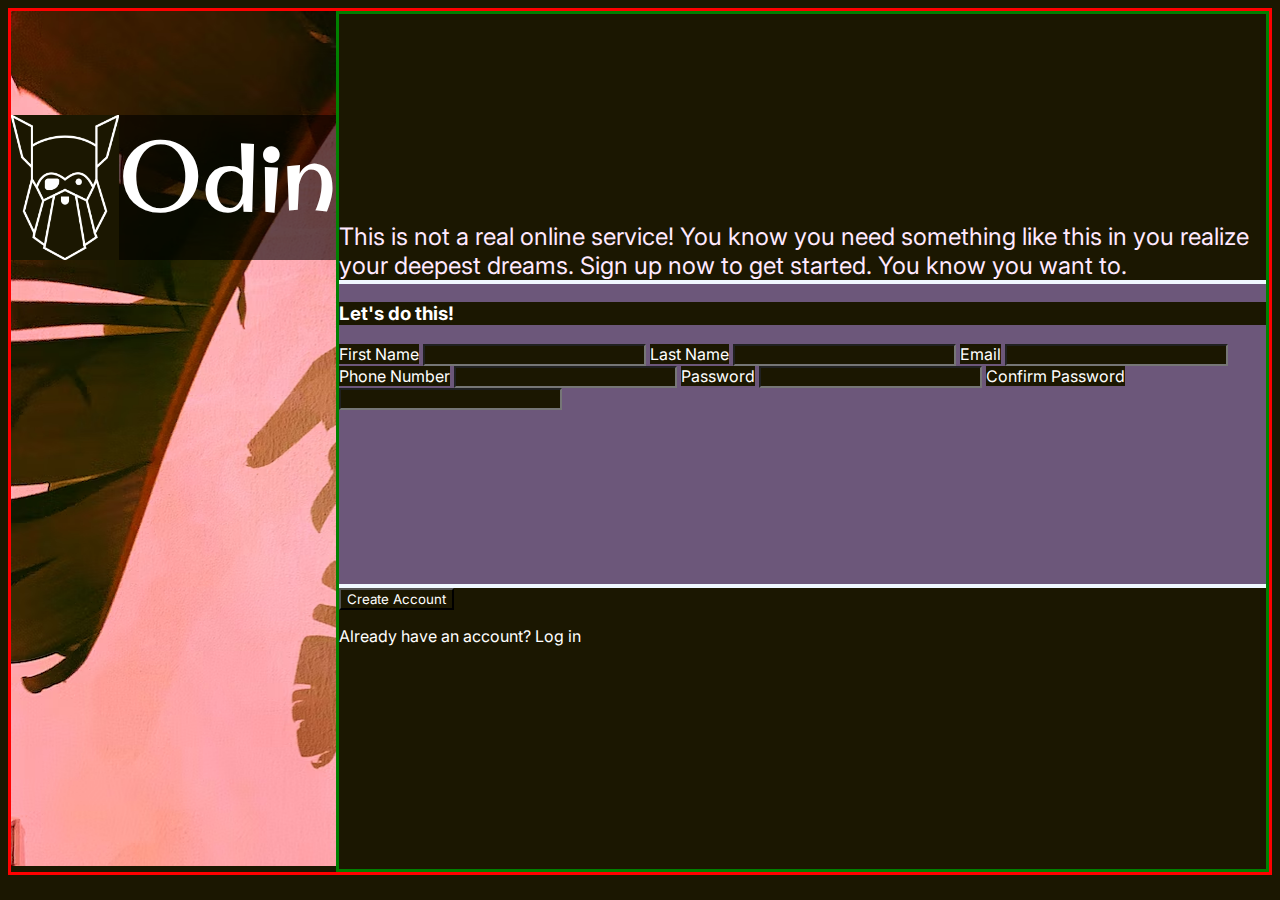
==== index.html @ 2c6febf4 "Added all the elements. Working on getting the right styling." ====
<!DOCTYPE html>
<html lang="en">
	<head>
		<meta charset="UTF-8" />
		<meta http-equiv="X-UA-Compatible" content="IE=edge" />
		<meta name="viewport" content="width=device-width, initial-scale=1.0" />
		<title>Odin Project Sign Up Form</title>
		<link rel="stylesheet" href="styles.css" />
	</head>
	<body>
		<div class="desktop-wrapper">
			<div class="left-wrapper">
				<div class="banner">
					<img src="media/odin-lined.png" alt="" id="logo" />
					Odin
				</div>
			</div>
			<div class="right-wrapper">
				<div class="description">
					This is not a real online service! You know you need something like
					this in you realize your deepest dreams. Sign up now to get started.
					You know you want to.
				</div>
				<div class="form-wrap">
					<h3>Let's do this!</h3>
					<!-- Name inputs -->
					<label for="fname">First Name</label>
					<input type="text" name="fname" id="fname" />
					<label for="lname">Last Name</label>
					<input type="text" name="lname" id="lname" />
					<!-- Number & email -->
					<label for="email">Email</label>
					<input type="text" name="email" id="email" />
					<label for="phone">Phone Number</label>
					<input type="text" name="phone" id="phone" />
					<!-- Password -->
					<label for="password">Password</label>
					<input type="text" name="password" id="password" />
					<label for="confirm-password">Confirm Password</label>
					<input type="text" name="confirm-password" id="confirm-password" />
				</div>
				<div class="call-to-action">
					<button>Create Account</button>
					<p>Already have an account? Log in</p>
				</div>
			</div>
		</div>
	</body>
</html>
---- styles.css ----
@import url("https://fonts.googleapis.com/css2?family=Original+Surfer&family=Quantico&display=swap");
@import url("https://fonts.googleapis.com/css2?family=Inter:wght@600&family=Original+Surfer&family=Quantico&display=swap");
* {
	background-color: #1b1701;
	color: white;
	font-family: Inter;
}
.desktop-wrapper {
	/* display: grid; */
	display: flex;
	grid-template-columns: repeat(3fr);
	border: solid;
	border-color: red;
}
.right-wrapper {
	display: flex;
	align-items: left;
	justify-content: center;
	flex-flow: column wrap;
	border: solid;
	border-color: green;
	height: 95vh;

	/* display: flex; */
}
.left-wrapper {
	display: flex;
	/* align-items: center; */
	justify-content: center;

	height: 95vh;
	width: 541px;
	background-image: url("media/OdinProject4Background.avif");
}
.banner {
	display: flex;
	margin-top: 32%;
	justify-content: center;
	font-family: Original Surfer;
	font-size: 96px;
	height: 145px;
	background-color: rgba(0, 0, 0, 0.6);
	width: 100%;
}
.form-wrap {
	/* display: flex; */
	/* flex-flow: row wrap; */
	height: 300px;
	background-color: #6c577a;
	width: 100%;
	border-top: 4px solid #ffe9ff;
	border-bottom: 4px solid #ffe9ff;
	border-color: aliceblue;
}
.description {
	font-family: ;
	font-size: 24px;
	color: #ffe9ff;
	/* border: solid;
	border-color: aliceblue; */
}
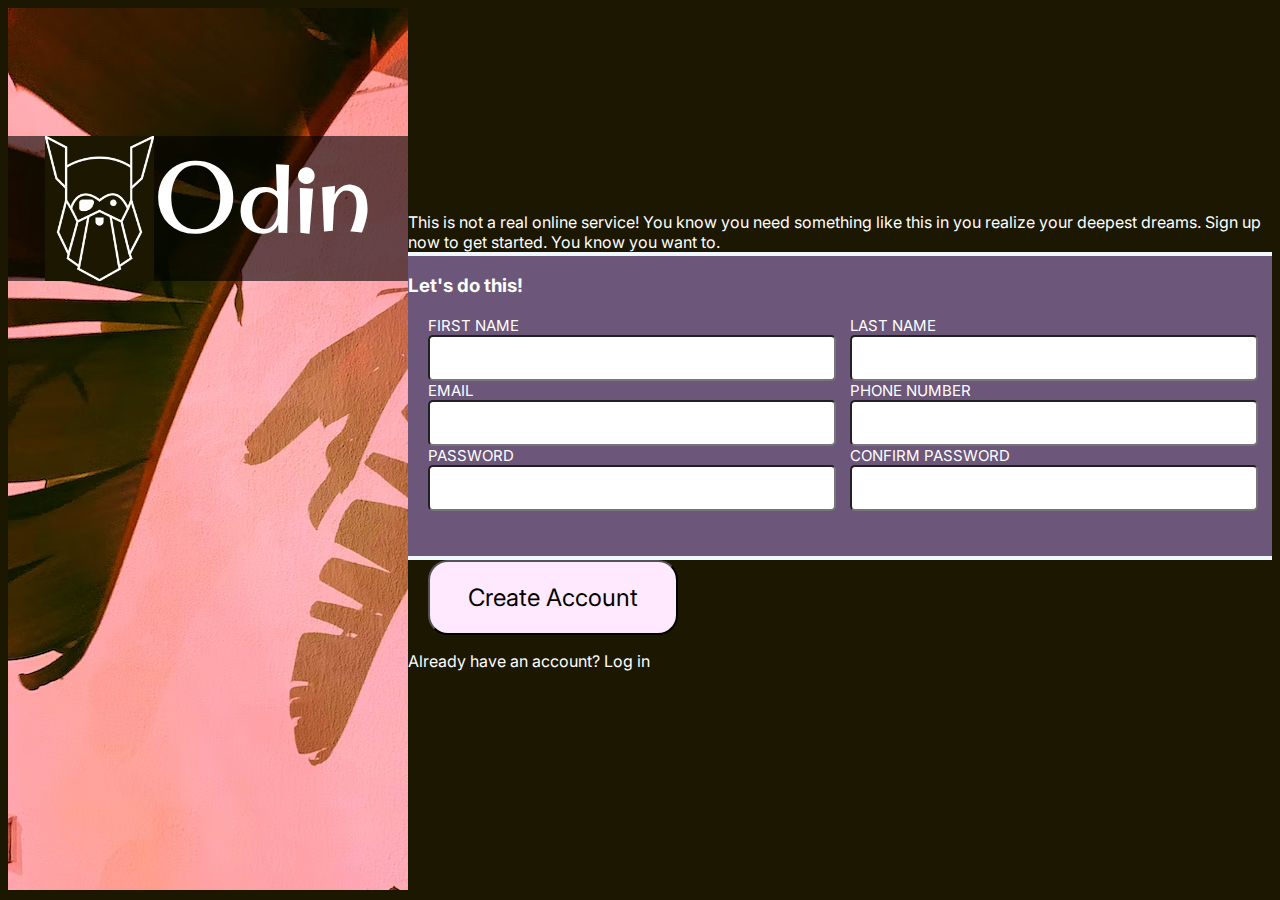
==== commit 2e1bdae3: "Some of the styling complete." ====
--- a/index.html
+++ b/index.html
@@ -24,25 +24,43 @@
 				<div class="form-wrap">
 					<h3>Let's do this!</h3>
 					<!-- Name inputs -->
-					<label for="fname">First Name</label>
-					<input type="text" name="fname" id="fname" />
-					<label for="lname">Last Name</label>
-					<input type="text" name="lname" id="lname" />
+					<div class="row">
+						<label for="fname">FIRST NAME</label>
+                        <label for="lname">LAST NAME</label>
+
+                        <input type="text" name="fname" id="fname" />
+						<input type="text" name="lname" id="lname" />
+					</div>
+
 					<!-- Number & email -->
-					<label for="email">Email</label>
-					<input type="text" name="email" id="email" />
-					<label for="phone">Phone Number</label>
-					<input type="text" name="phone" id="phone" />
+					<div class="row">
+						<label for="email">EMAIL</label>
+						<label for="phone">PHONE NUMBER</label>
+
+						<input type="text" name="email" id="email" />
+						<input type="text" name="phone" id="phone" />
+					</div>
+
 					<!-- Password -->
-					<label for="password">Password</label>
-					<input type="text" name="password" id="password" />
-					<label for="confirm-password">Confirm Password</label>
-					<input type="text" name="confirm-password" id="confirm-password" />
-				</div>
-				<div class="call-to-action">
-					<button>Create Account</button>
-					<p>Already have an account? Log in</p>
-				</div>
+                    <div class="row">
+                    <label for="password">PASSWORD</label>
+                    <label for="confirm-password">CONFIRM PASSWORD</label>
+                    <input type="text" name="password" id="password" />
+                    <input type="text" name="confirm-password" id="confirm-password" />
+                    
+                    </div>
+                        
+                        </div>
+                    <div class="call-to-action">
+                        <button>Create Account</button>
+                        <p>Already have an account? Log in</p>
+                    </div>
+                    </div>
+
+                
+                    
+			
+                </div>
 			</div>
 		</div>
 	</body>
--- a/styles.css
+++ b/styles.css
@@ -9,18 +9,16 @@
 	/* display: grid; */
 	display: flex;
 	grid-template-columns: repeat(3fr);
-	border: solid;
-	border-color: red;
 }
 .right-wrapper {
 	display: flex;
 	align-items: left;
 	justify-content: center;
 	flex-flow: column wrap;
-	border: solid;
-	border-color: green;
-	height: 95vh;
 
+	height: 98vh;
+	/* padding-left: 34px; */
+	/* margin-left: 34px; */
 	/* display: flex; */
 }
 .left-wrapper {
@@ -28,7 +26,7 @@
 	/* align-items: center; */
 	justify-content: center;
 
-	height: 95vh;
+	height: 98vh;
 	width: 541px;
 	background-image: url("media/OdinProject4Background.avif");
 }
@@ -52,10 +50,50 @@
 	border-bottom: 4px solid #ffe9ff;
 	border-color: aliceblue;
 }
-.description {
-	font-family: ;
+.row {
+	display: grid;
+	grid-template-columns: repeat(2, 1fr);
+	/* grid-auto-columns: auto; */
+	/* display: flex; */
+	/* flex-flow: column wrap; */
+	background-color: #6c577a;
+	font-size: large;
+	padding-left: 20px;
+}
+h3 {
+	background-color: #6c577a;
+}
+.description > * {
 	font-size: 24px;
 	color: #ffe9ff;
-	/* border: solid;
-	border-color: aliceblue; */
 }
+label {
+	background-color: #6c577a;
+	font-size: 15px;
+}
+input {
+	background-color: white;
+	border-radius: 5px;
+	color: #1b1701;
+	/* outline: #de06de; */
+	width: 400px;
+	height: 40px;
+	border-radius: 5px;
+	font-size: 20px;
+	/* margin-bottom: 20px; */
+}
+input:focus {
+	background-color: #ffe9ff;
+	outline: none;
+}
+button {
+	background-color: #ffe9ff;
+	color: black;
+	font-size: 24px;
+	border-radius: 20px;
+	height: 75px;
+	width: 250px;
+	/* padding-left: 20px; */
+	/* margin: 20px; */
+	margin-left: 20px;
+}
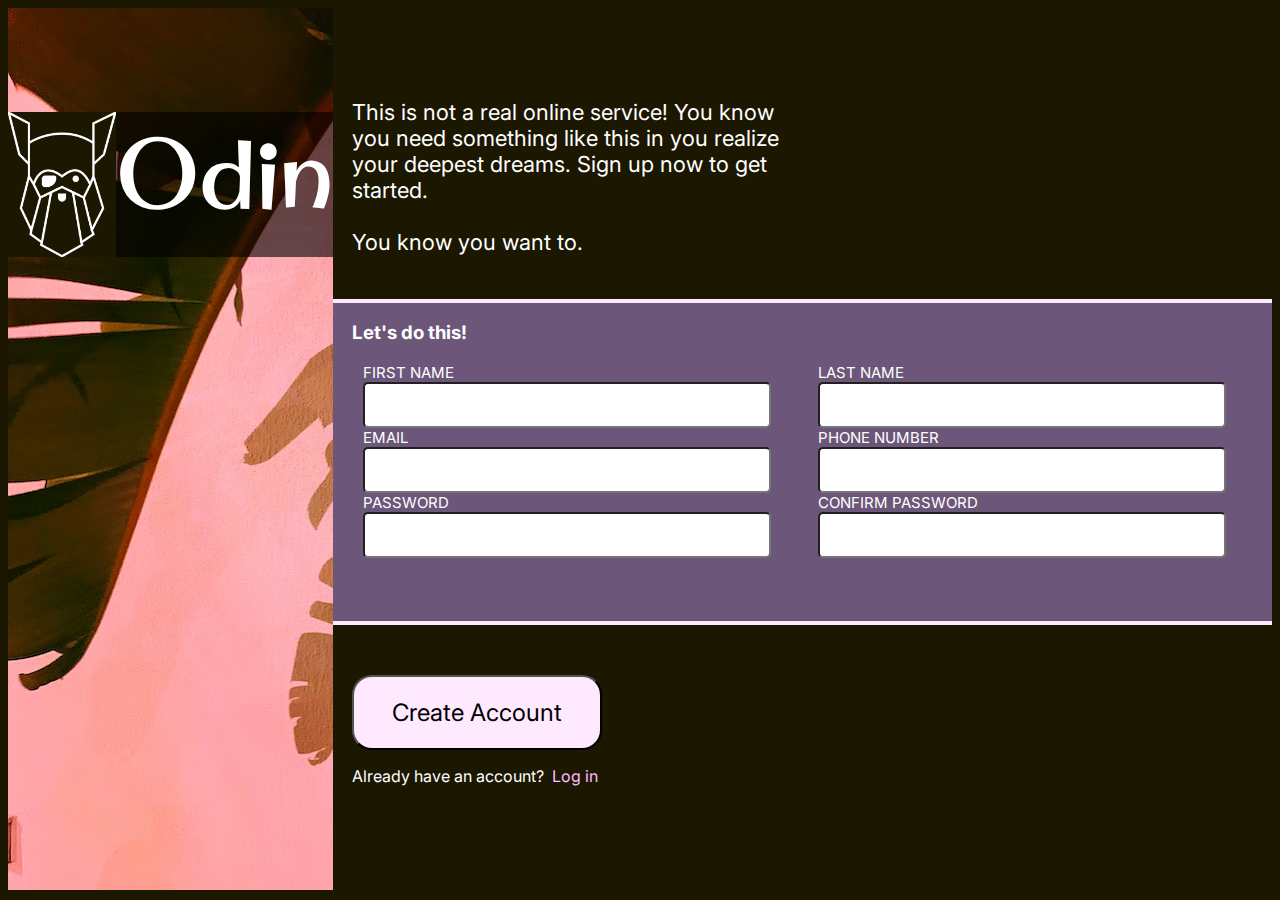
==== commit fe961a96: "Got the basic styling done and layout complete." ====
--- a/index.html
+++ b/index.html
@@ -18,9 +18,10 @@
 			<div class="right-wrapper">
 				<div class="description">
 					This is not a real online service! You know you need something like
-					this in you realize your deepest dreams. Sign up now to get started.
+					this in you realize your deepest dreams. Sign up now to get started.<br> <br>
 					You know you want to.
 				</div>
+				<div></div>
 				<div class="form-wrap">
 					<h3>Let's do this!</h3>
 					<!-- Name inputs -->
@@ -45,15 +46,15 @@
                     <div class="row">
                     <label for="password">PASSWORD</label>
                     <label for="confirm-password">CONFIRM PASSWORD</label>
-                    <input type="text" name="password" id="password" />
-                    <input type="text" name="confirm-password" id="confirm-password" />
+                    <input type="password" name="password" id="password" />
+                    <input type="password" name="confirm-password" id="confirm-password" />
                     
                     </div>
                         
                         </div>
                     <div class="call-to-action">
                         <button>Create Account</button>
-                        <p>Already have an account? Log in</p>
+                        <pre>Already have an account?  <a href="">Log in</a> </pre>
                     </div>
                     </div>
 
--- a/styles.css
+++ b/styles.css
@@ -6,28 +6,21 @@
 	font-family: Inter;
 }
 .desktop-wrapper {
-	/* display: grid; */
 	display: flex;
 	grid-template-columns: repeat(3fr);
 }
 .right-wrapper {
-	display: flex;
-	align-items: left;
-	justify-content: center;
-	flex-flow: column wrap;
+	display: grid;
+	grid-template-columns: repeat(2, 1fr);
 
 	height: 98vh;
-	/* padding-left: 34px; */
-	/* margin-left: 34px; */
-	/* display: flex; */
 }
 .left-wrapper {
 	display: flex;
-	/* align-items: center; */
 	justify-content: center;
 
 	height: 98vh;
-	width: 541px;
+	width: 741px;
 	background-image: url("media/OdinProject4Background.avif");
 }
 .banner {
@@ -41,27 +34,34 @@
 	width: 100%;
 }
 .form-wrap {
-	/* display: flex; */
-	/* flex-flow: row wrap; */
+	grid-column: span 2;
 	height: 300px;
 	background-color: #6c577a;
 	width: 100%;
 	border-top: 4px solid #ffe9ff;
 	border-bottom: 4px solid #ffe9ff;
-	border-color: aliceblue;
+	padding-bottom: 2%;
+	margin-bottom: -4%;
 }
 .row {
 	display: grid;
 	grid-template-columns: repeat(2, 1fr);
-	/* grid-auto-columns: auto; */
-	/* display: flex; */
-	/* flex-flow: column wrap; */
 	background-color: #6c577a;
 	font-size: large;
-	padding-left: 20px;
+	padding-left: 30px;
 }
 h3 {
 	background-color: #6c577a;
+	padding-left: 2%;
+}
+.description {
+	display: flex;
+	flex-flow: column wrap;
+	justify-content: center;
+	align-items: center;
+	padding-left: 4%;
+	margin-top: 10%;
+	font-size: 22px;
 }
 .description > * {
 	font-size: 24px;
@@ -75,12 +75,10 @@
 	background-color: white;
 	border-radius: 5px;
 	color: #1b1701;
-	/* outline: #de06de; */
 	width: 400px;
 	height: 40px;
 	border-radius: 5px;
 	font-size: 20px;
-	/* margin-bottom: 20px; */
 }
 input:focus {
 	background-color: #ffe9ff;
@@ -93,7 +91,22 @@
 	border-radius: 20px;
 	height: 75px;
 	width: 250px;
-	/* padding-left: 20px; */
-	/* margin: 20px; */
-	margin-left: 20px;
 }
+
+.call-to-action {
+	display: flex;
+	align-items: flex-start;
+	justify-content: left;
+	flex-flow: column wrap;
+	margin-left: 4%;
+}
+a {
+	color: #ffbcff;
+	text-decoration: none;
+}
+a:hover {
+	text-decoration: underline;
+}
+button:hover {
+	background-color: #ffbcff;
+}
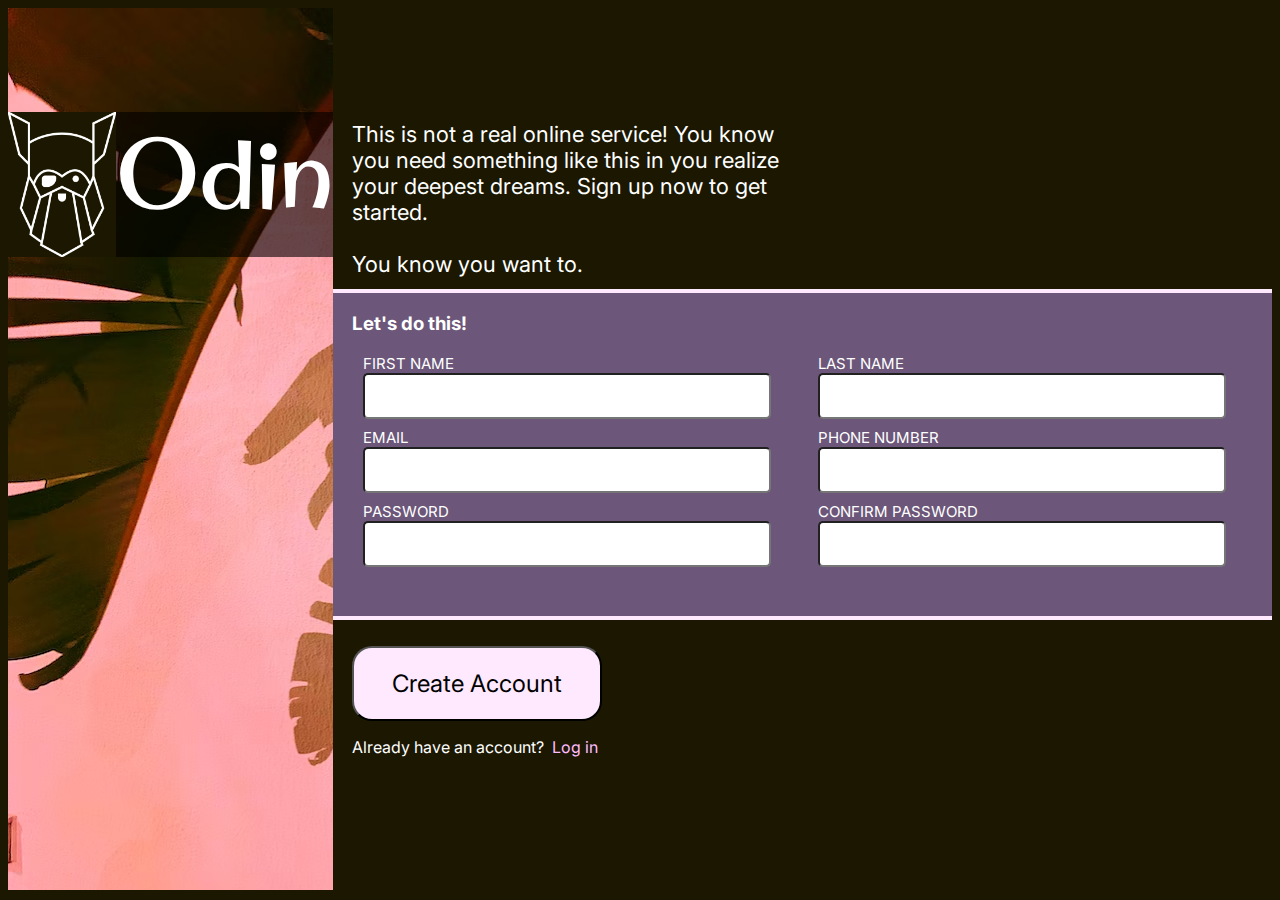
==== commit 9d09937b: "Added error placeholders underneath all forms. Need to update the error names so that way they show " ====
--- a/index.html
+++ b/index.html
@@ -31,7 +31,10 @@
 
                         <input type="text" name="fname" id="fname" />
 						<input type="text" name="lname" id="lname" />
+					
+
 					</div>
+					<div class="row"><div class="fname-error" id="error-div"></div><div class="lname-error" id="error-div"></div></div>
 
 					<!-- Number & email -->
 					<div class="row">
@@ -40,7 +43,13 @@
 
 						<input type="text" name="email" id="email" />
 						<input type="text" name="phone" id="phone" />
+				
+
 					</div>
+						<div class="row">
+							<div class="email-error" id="error-div"></div>
+							<div class="pnumber-error" id="error-div"></div>
+						</div>
 
 					<!-- Password -->
                     <div class="row">
@@ -48,21 +57,18 @@
                     <label for="confirm-password">CONFIRM PASSWORD</label>
                     <input type="password" name="password" id="password" />
                     <input type="password" name="confirm-password" id="confirm-password" />
-                    
+					<div id="error-div"></div>
                     </div>
-                        
-                        </div>
+				
                     <div class="call-to-action">
-                        <button>Create Account</button>
+						
+                        <button id="createBtn">Create Account</button>
                         <pre>Already have an account?  <a href="">Log in</a> </pre>
                     </div>
                     </div>
-
-                
-                    
-			
                 </div>
 			</div>
 		</div>
+		<script src="app.js"></script>
 	</body>
 </html>
--- a/styles.css
+++ b/styles.css
@@ -7,7 +7,7 @@
 }
 .desktop-wrapper {
 	display: flex;
-	grid-template-columns: repeat(3fr);
+	grid-template-columns: repeat(3, 1fr);
 }
 .right-wrapper {
 	display: grid;
@@ -35,13 +35,14 @@
 }
 .form-wrap {
 	grid-column: span 2;
-	height: 300px;
+	height: 60%;
 	background-color: #6c577a;
 	width: 100%;
 	border-top: 4px solid #ffe9ff;
 	border-bottom: 4px solid #ffe9ff;
 	padding-bottom: 2%;
 	margin-bottom: -4%;
+	margin-top: -10%;
 }
 .row {
 	display: grid;
@@ -62,6 +63,7 @@
 	padding-left: 4%;
 	margin-top: 10%;
 	font-size: 22px;
+	margin-bottom: 40px;
 }
 .description > * {
 	font-size: 24px;
@@ -94,11 +96,12 @@
 }
 
 .call-to-action {
+	margin-top: 70px;
 	display: flex;
 	align-items: flex-start;
 	justify-content: left;
 	flex-flow: column wrap;
-	margin-left: 4%;
+	margin-left: 2%;
 }
 a {
 	color: #ffbcff;
@@ -110,3 +113,10 @@
 button:hover {
 	background-color: #ffbcff;
 }
+#error-div {
+	background-color: #6c577a;
+	color: rgb(255, 255, 0);
+	font-size: 20px;
+	padding-left: 1%;
+	padding-bottom: 2%;
+}
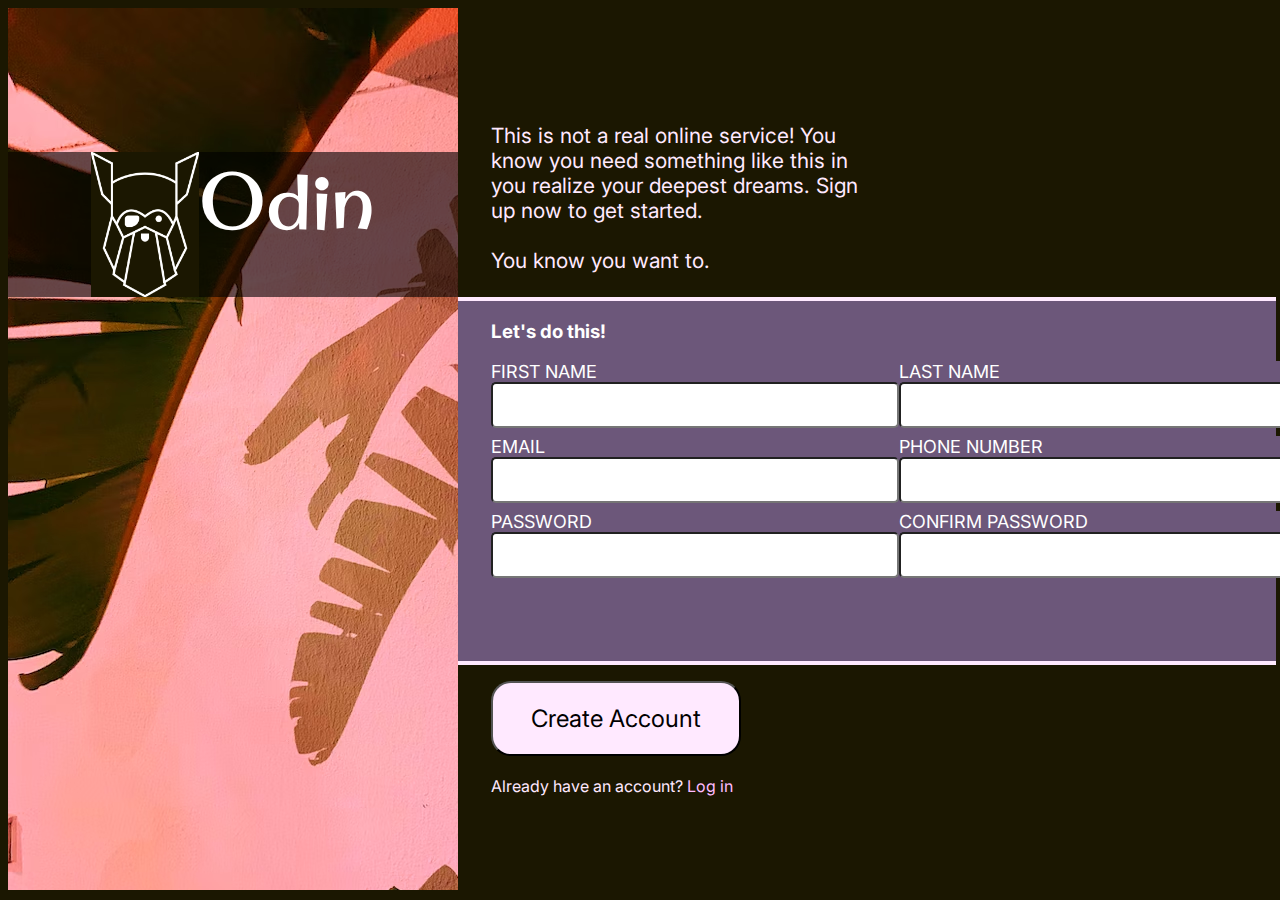
==== commit 060341a4: "Did a hard refactor to make the entire site on a grid" ====
--- a/index.html
+++ b/index.html
@@ -8,65 +8,72 @@
 		<link rel="stylesheet" href="styles.css" />
 	</head>
 	<body>
-		<div class="desktop-wrapper">
-			<div class="left-wrapper">
-				<div class="banner">
-					<img src="media/odin-lined.png" alt="" id="logo" />
-					Odin
+		<div class="desktop-wrap">
+			<!-- Make the image wrap in absolute positioning so it'll be outside of the grid rules. -->
+			<div class="img-wrap border"></div>
+			<div class="logo-wrap border">
+				<img
+					src="media/odin-lined.png"
+					alt="The Odin Project's logo"
+					id="logo"
+				/>
+				Odin
+			</div>
+
+			<div class="about-wrap border">
+				This is not a real online service! You know you need something like this
+				in you realize your deepest dreams. Sign up now to get started.<br />
+				<br />
+				You know you want to.
+			</div>
+			<div class="top-right-empty border"></div>
+			<div class="middle-left-empty border"></div>
+			<!-- Span the form wrap two columns -->
+			<div class="form-wrap border border col-span-2">
+				<h3>Let's do this!</h3>
+				<!-- Name inputs -->
+				<div class="row">
+					<label for="fname">FIRST NAME</label>
+					<label for="lname">LAST NAME</label>
+
+					<input type="text" name="fname" id="fname" />
+					<input type="text" name="lname" id="lname" />
+				</div>
+				<div class="row">
+					<div class="fname-error" id="error-div"></div>
+					<div class="lname-error" id="error-div"></div>
+				</div>
+
+				<!-- Number & email -->
+				<div class="row">
+					<label for="email">EMAIL</label>
+					<label for="phone">PHONE NUMBER</label>
+
+					<input type="text" name="email" id="email" />
+					<input type="text" name="phone" id="phone" />
+				</div>
+				<div class="row">
+					<div class="email-error" id="error-div"></div>
+					<div class="pnumber-error" id="error-div"></div>
+				</div>
+
+				<!-- Password -->
+				<div class="row">
+					<label for="password">PASSWORD</label>
+					<label for="confirm-password">CONFIRM PASSWORD</label>
+					<input type="password" name="password" id="password" />
+					<input
+						type="password"
+						name="confirm-password"
+						id="confirm-password"
+					/>
+					<div id="error-div"></div>
 				</div>
 			</div>
-			<div class="right-wrapper">
-				<div class="description">
-					This is not a real online service! You know you need something like
-					this in you realize your deepest dreams. Sign up now to get started.<br> <br>
-					You know you want to.
-				</div>
-				<div></div>
-				<div class="form-wrap">
-					<h3>Let's do this!</h3>
-					<!-- Name inputs -->
-					<div class="row">
-						<label for="fname">FIRST NAME</label>
-                        <label for="lname">LAST NAME</label>
-
-                        <input type="text" name="fname" id="fname" />
-						<input type="text" name="lname" id="lname" />
-					
-
-					</div>
-					<div class="row"><div class="fname-error" id="error-div"></div><div class="lname-error" id="error-div"></div></div>
-
-					<!-- Number & email -->
-					<div class="row">
-						<label for="email">EMAIL</label>
-						<label for="phone">PHONE NUMBER</label>
-
-						<input type="text" name="email" id="email" />
-						<input type="text" name="phone" id="phone" />
-				
-
-					</div>
-						<div class="row">
-							<div class="email-error" id="error-div"></div>
-							<div class="pnumber-error" id="error-div"></div>
-						</div>
-
-					<!-- Password -->
-                    <div class="row">
-                    <label for="password">PASSWORD</label>
-                    <label for="confirm-password">CONFIRM PASSWORD</label>
-                    <input type="password" name="password" id="password" />
-                    <input type="password" name="confirm-password" id="confirm-password" />
-					<div id="error-div"></div>
-                    </div>
-				
-                    <div class="call-to-action">
-						
-                        <button id="createBtn">Create Account</button>
-                        <pre>Already have an account?  <a href="">Log in</a> </pre>
-                    </div>
-                    </div>
-                </div>
+			<div class="bottom-left-empty border">qq</div>
+			<div class="call-to-action-wrap border">
+				<button>Create Account</button> <br />
+				Already have an account? <a href="">Log in</a>
 			</div>
 		</div>
 		<script src="app.js"></script>
--- a/styles.css
+++ b/styles.css
@@ -1,3 +1,4 @@
+/* @collapse */
 @import url("https://fonts.googleapis.com/css2?family=Original+Surfer&family=Quantico&display=swap");
 @import url("https://fonts.googleapis.com/css2?family=Inter:wght@600&family=Original+Surfer&family=Quantico&display=swap");
 * {
@@ -5,73 +6,105 @@
 	color: white;
 	font-family: Inter;
 }
-.desktop-wrapper {
-	display: flex;
-	grid-template-columns: repeat(3, 1fr);
+.col-span-2 {
+	grid-column: span 2;
 }
-.right-wrapper {
+.border {
+	/* border: dashed 2px; */
+	/* border-color: red; */
+}
+.desktop-wrap {
 	display: grid;
-	grid-template-columns: repeat(2, 1fr);
+	grid-template-columns: 50vh repeat(2, 1fr);
+}
 
-	height: 98vh;
-}
-.left-wrapper {
-	display: flex;
-	justify-content: center;
-
-	height: 98vh;
-	width: 741px;
-	background-image: url("media/OdinProject4Background.avif");
-}
-.banner {
+.logo-wrap {
 	display: flex;
 	margin-top: 32%;
 	justify-content: center;
 	font-family: Original Surfer;
-	font-size: 96px;
+	font-size: 6vw;
 	height: 145px;
 	background-color: rgba(0, 0, 0, 0.6);
-	width: 100%;
+	/* width: 100%; */
+	width: 50vh;
+	z-index: 2;
+}
+.img-wrap {
+	position: absolute;
+	height: 98vh;
+	width: 50vh;
+	background-image: url("media/OdinProject4Background.avif");
+	z-index: 1;
+}
+.about-wrap {
+	display: flex;
+	align-items: flex-end;
+	padding-left: 8%;
+	padding-bottom: 6%;
+	font-size: 21px;
+	color: #ffe9ff;
+}
+
+.about-wrap > * {
+	font-size: 21px;
+	color: #ffe9ff;
 }
 .form-wrap {
-	grid-column: span 2;
-	height: 60%;
+	height: 40vh;
 	background-color: #6c577a;
-	width: 100%;
+	width: 96.5%;
 	border-top: 4px solid #ffe9ff;
 	border-bottom: 4px solid #ffe9ff;
-	padding-bottom: 2%;
-	margin-bottom: -4%;
-	margin-top: -10%;
+	padding-left: 4%;
+	/* padding-bottom: 2%;
+	margin-bottom: -4%; */
+}
+.form-wrap > * {
+	background-color: #6c577a;
+}
+.bottom-left-empty {
+	background-color: white;
+}
+#logo {
+	width: auto;
+	height: auto;
+}
+button {
+	background-color: #ffe9ff;
+	color: black;
+	font-size: 24px;
+	border-radius: 20px;
+	height: 75px;
+	width: 250px;
+	margin-bottom: 20px;
+}
+button:hover {
+	background-color: #ffbcff;
+}
+.call-to-action-wrap {
+	margin-top: 4%;
+	margin-left: 8%;
+	color: #ffe9ff;
+}
+a {
+	color: #ffbcff;
+	text-decoration: none;
+}
+a:hover {
+	text-decoration: underline;
+}
+.error {
+	background-color: red;
 }
 .row {
 	display: grid;
 	grid-template-columns: repeat(2, 1fr);
-	background-color: #6c577a;
 	font-size: large;
-	padding-left: 30px;
-}
-h3 {
-	background-color: #6c577a;
-	padding-left: 2%;
-}
-.description {
-	display: flex;
-	flex-flow: column wrap;
-	justify-content: center;
-	align-items: center;
-	padding-left: 4%;
-	margin-top: 10%;
-	font-size: 22px;
-	margin-bottom: 40px;
-}
-.description > * {
-	font-size: 24px;
-	color: #ffe9ff;
+	padding-bottom: 0.5%;
 }
 label {
 	background-color: #6c577a;
-	font-size: 15px;
 }
 input {
 	background-color: white;
@@ -86,37 +119,3 @@
 	background-color: #ffe9ff;
 	outline: none;
 }
-button {
-	background-color: #ffe9ff;
-	color: black;
-	font-size: 24px;
-	border-radius: 20px;
-	height: 75px;
-	width: 250px;
-}
-
-.call-to-action {
-	margin-top: 70px;
-	display: flex;
-	align-items: flex-start;
-	justify-content: left;
-	flex-flow: column wrap;
-	margin-left: 2%;
-}
-a {
-	color: #ffbcff;
-	text-decoration: none;
-}
-a:hover {
-	text-decoration: underline;
-}
-button:hover {
-	background-color: #ffbcff;
-}
-#error-div {
-	background-color: #6c577a;
-	color: rgb(255, 255, 0);
-	font-size: 20px;
-	padding-left: 1%;
-	padding-bottom: 2%;
-}
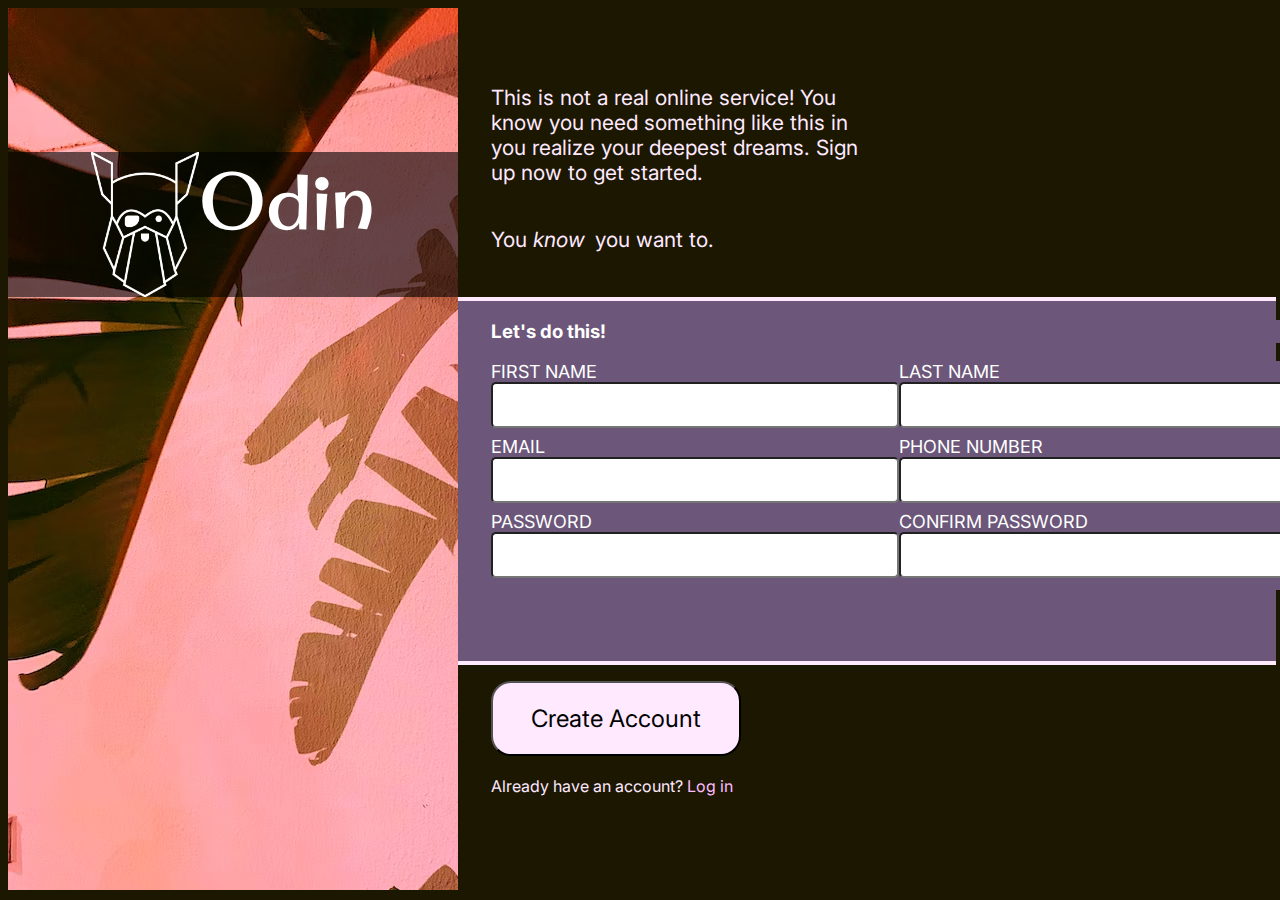
==== commit d3b231f1: "Changed the about wrap by adding two divs and changing the flex direction to column" ====
--- a/index.html
+++ b/index.html
@@ -21,10 +21,11 @@
 			</div>
 
 			<div class="about-wrap border">
-				This is not a real online service! You know you need something like this
-				in you realize your deepest dreams. Sign up now to get started.<br />
-				<br />
-				You know you want to.
+				<p>
+					This is not a real online service! You know you need something like
+					this in you realize your deepest dreams. Sign up now to get started.
+				</p>
+				<p>You <em>know</em> you want to.</p>
 			</div>
 			<div class="top-right-empty border"></div>
 			<div class="middle-left-empty border"></div>
@@ -50,7 +51,7 @@
 					<label for="phone">PHONE NUMBER</label>
 
 					<input type="text" name="email" id="email" />
-					<input type="text" name="phone" id="phone" />
+					<input type="text" name="phone" id="phone" maxlength="13" />
 				</div>
 				<div class="row">
 					<div class="email-error" id="error-div"></div>
@@ -70,7 +71,7 @@
 					<div id="error-div"></div>
 				</div>
 			</div>
-			<div class="bottom-left-empty border">qq</div>
+			<div class="bottom-left-empty border"></div>
 			<div class="call-to-action-wrap border">
 				<button>Create Account</button> <br />
 				Already have an account? <a href="">Log in</a>
--- a/styles.css
+++ b/styles.css
@@ -30,6 +30,9 @@
 	width: 50vh;
 	z-index: 2;
 }
+.logo-wrap > * {
+	background-color: rgba(0, 0, 0, 0);
+}
 .img-wrap {
 	position: absolute;
 	height: 98vh;
@@ -39,19 +42,27 @@
 }
 .about-wrap {
 	display: flex;
-	align-items: flex-end;
+	/* align-items: flex-end; */
+	justify-content: flex-end;
+	flex-flow: column wrap;
 	padding-left: 8%;
 	padding-bottom: 6%;
 	font-size: 21px;
 	color: #ffe9ff;
 }
-
+em {
+	color: #ffe9ff;
+	padding-right: 4px;
+}
 .about-wrap > * {
 	font-size: 21px;
 	color: #ffe9ff;
 }
 .form-wrap {
-	height: 40vh;
+	display: flex;
+	flex-flow: column wrap;
+	min-height: 40vh;
+	max-height: max-content;
 	background-color: #6c577a;
 	width: 96.5%;
 	border-top: 4px solid #ffe9ff;
@@ -119,3 +130,8 @@
 	background-color: #ffe9ff;
 	outline: none;
 }
+#error-div {
+	padding-bottom: 2%;
+	background-color: #6c577a;
+	color: yellow;
+}
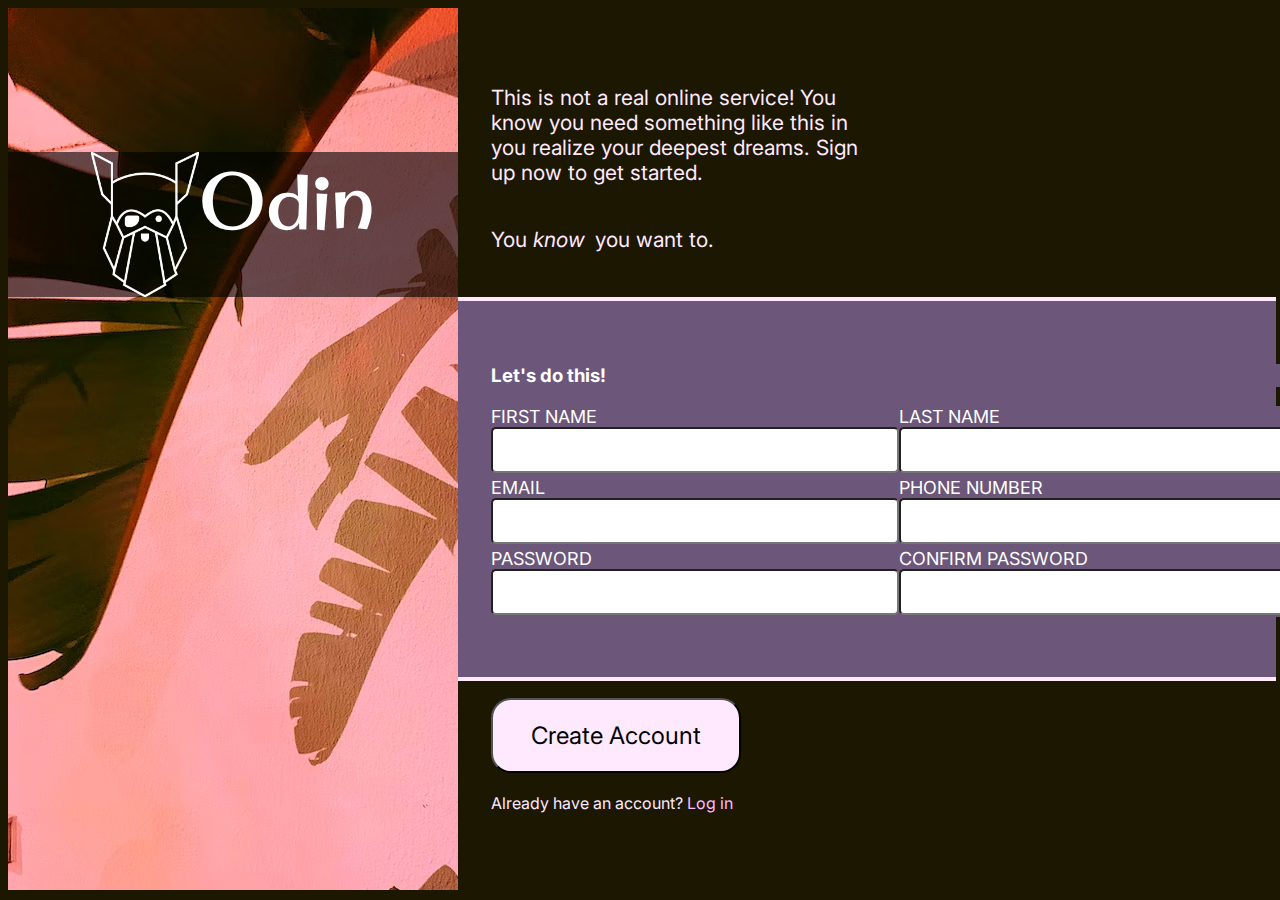
==== commit 67122e08: "Added some form validation." ====
--- a/index.html
+++ b/index.html
@@ -41,8 +41,8 @@
 					<input type="text" name="lname" id="lname" />
 				</div>
 				<div class="row">
-					<div class="fname-error" id="error-div"></div>
-					<div class="lname-error" id="error-div"></div>
+					<!-- <div class="fname-error" id="error-div"></div> -->
+					<!-- <div class="lname-error" id="error-div"></div> -->
 				</div>
 
 				<!-- Number & email -->
@@ -54,8 +54,8 @@
 					<input type="text" name="phone" id="phone" maxlength="13" />
 				</div>
 				<div class="row">
-					<div class="email-error" id="error-div"></div>
-					<div class="pnumber-error" id="error-div"></div>
+					<!-- <div class="email-error" id="error-div"></div> -->
+					<!-- <div class="pnumber-error" id="error-div"></div> -->
 				</div>
 
 				<!-- Password -->
@@ -68,12 +68,12 @@
 						name="confirm-password"
 						id="confirm-password"
 					/>
-					<div id="error-div"></div>
+					<!-- <div id="error-div"></div> -->
 				</div>
 			</div>
 			<div class="bottom-left-empty border"></div>
 			<div class="call-to-action-wrap border">
-				<button>Create Account</button> <br />
+				<button id="createBtn">Create Account</button> <br />
 				Already have an account? <a href="">Log in</a>
 			</div>
 		</div>
--- a/styles.css
+++ b/styles.css
@@ -12,6 +12,11 @@
 .border {
 	/* border: dashed 2px; */
 	/* border-color: red; */
+}
+.error-message {
+	background-color: #6c577a;
+	font-size: 20px;
+	color: yellow;
 }
 .desktop-wrap {
 	display: grid;
@@ -61,6 +66,7 @@
 .form-wrap {
 	display: flex;
 	flex-flow: column wrap;
+	justify-content: center;
 	min-height: 40vh;
 	max-height: max-content;
 	background-color: #6c577a;
@@ -68,8 +74,7 @@
 	border-top: 4px solid #ffe9ff;
 	border-bottom: 4px solid #ffe9ff;
 	padding-left: 4%;
-	/* padding-bottom: 2%;
-	margin-bottom: -4%; */
+	padding-bottom: 2%;
 }
 .form-wrap > * {
 	background-color: #6c577a;
@@ -106,13 +111,13 @@
 	text-decoration: underline;
 }
 .error {
-	background-color: red;
+	background-color: #fe4a32;
 }
 .row {
 	display: grid;
 	grid-template-columns: repeat(2, 1fr);
 	font-size: large;
-	padding-bottom: 0.5%;
+	padding-bottom: 2px;
 }
 label {
 	background-color: #6c577a;
@@ -135,3 +140,6 @@
 	background-color: #6c577a;
 	color: yellow;
 }
+.error {
+	background-color: red;
+}
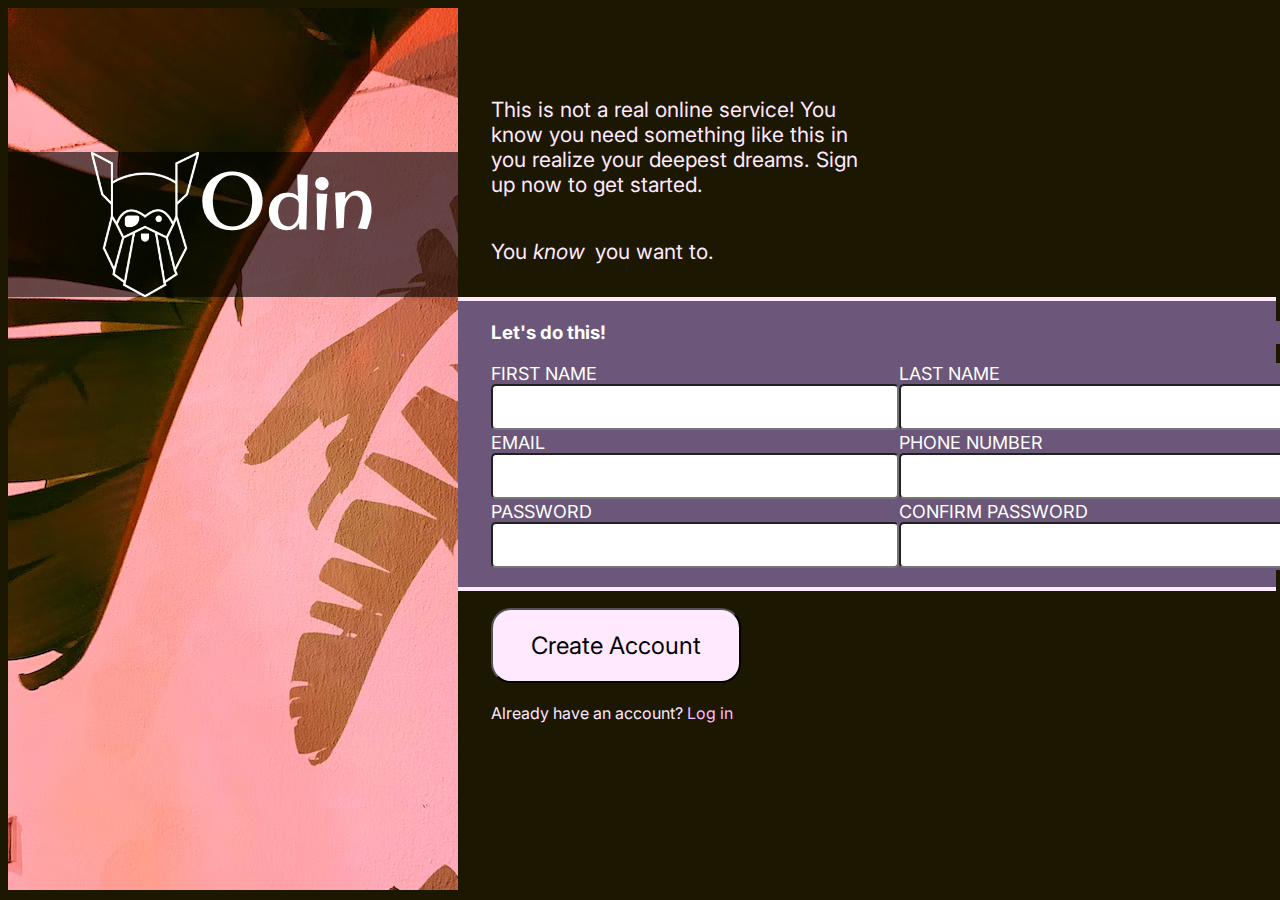
==== commit 517961c4: "Massive refactoring. Redid the way the program error checks valeus. Replaced creating divs dynamical" ====
--- a/index.html
+++ b/index.html
@@ -9,7 +9,6 @@
 	</head>
 	<body>
 		<div class="desktop-wrap">
-			<!-- Make the image wrap in absolute positioning so it'll be outside of the grid rules. -->
 			<div class="img-wrap border"></div>
 			<div class="logo-wrap border">
 				<img
@@ -29,7 +28,6 @@
 			</div>
 			<div class="top-right-empty border"></div>
 			<div class="middle-left-empty border"></div>
-			<!-- Span the form wrap two columns -->
 			<div class="form-wrap border border col-span-2">
 				<h3>Let's do this!</h3>
 				<!-- Name inputs -->
@@ -39,10 +37,8 @@
 
 					<input type="text" name="fname" id="fname" />
 					<input type="text" name="lname" id="lname" />
-				</div>
-				<div class="row">
-					<!-- <div class="fname-error" id="error-div"></div> -->
-					<!-- <div class="lname-error" id="error-div"></div> -->
+					<div class="error-message" id="fnameError"></div>
+					<div class="error-message" id="lnameError"></div>
 				</div>
 
 				<!-- Number & email -->
@@ -52,10 +48,8 @@
 
 					<input type="text" name="email" id="email" />
 					<input type="text" name="phone" id="phone" maxlength="13" />
-				</div>
-				<div class="row">
-					<!-- <div class="email-error" id="error-div"></div> -->
-					<!-- <div class="pnumber-error" id="error-div"></div> -->
+					<div class="error-message" id="emailError"></div>
+					<div class="error-message" id="phoneError"></div>
 				</div>
 
 				<!-- Password -->
@@ -68,12 +62,15 @@
 						name="confirm-password"
 						id="confirm-password"
 					/>
-					<!-- <div id="error-div"></div> -->
+					<div class="error-message" id="passwordError"></div>
+					<div class="error-message" id="confirmPasswordError"></div>
 				</div>
 			</div>
 			<div class="bottom-left-empty border"></div>
 			<div class="call-to-action-wrap border">
-				<button id="createBtn">Create Account</button> <br />
+				<button id="createBtn">Create Account</button>
+
+				<br />
 				Already have an account? <a href="">Log in</a>
 			</div>
 		</div>
--- a/styles.css
+++ b/styles.css
@@ -8,10 +8,6 @@
 }
 .col-span-2 {
 	grid-column: span 2;
-}
-.border {
-	/* border: dashed 2px; */
-	/* border-color: red; */
 }
 .error-message {
 	background-color: #6c577a;
@@ -51,7 +47,7 @@
 	justify-content: flex-end;
 	flex-flow: column wrap;
 	padding-left: 8%;
-	padding-bottom: 6%;
+	padding-bottom: 3%;
 	font-size: 21px;
 	color: #ffe9ff;
 }
@@ -67,7 +63,7 @@
 	display: flex;
 	flex-flow: column wrap;
 	justify-content: center;
-	min-height: 40vh;
+	min-height: 30vh;
 	max-height: max-content;
 	background-color: #6c577a;
 	width: 96.5%;
@@ -111,7 +107,7 @@
 	text-decoration: underline;
 }
 .error {
-	background-color: #fe4a32;
+	background-color: #ff1e00;
 }
 .row {
 	display: grid;
@@ -140,6 +136,3 @@
 	background-color: #6c577a;
 	color: yellow;
 }
-.error {
-	background-color: red;
-}
